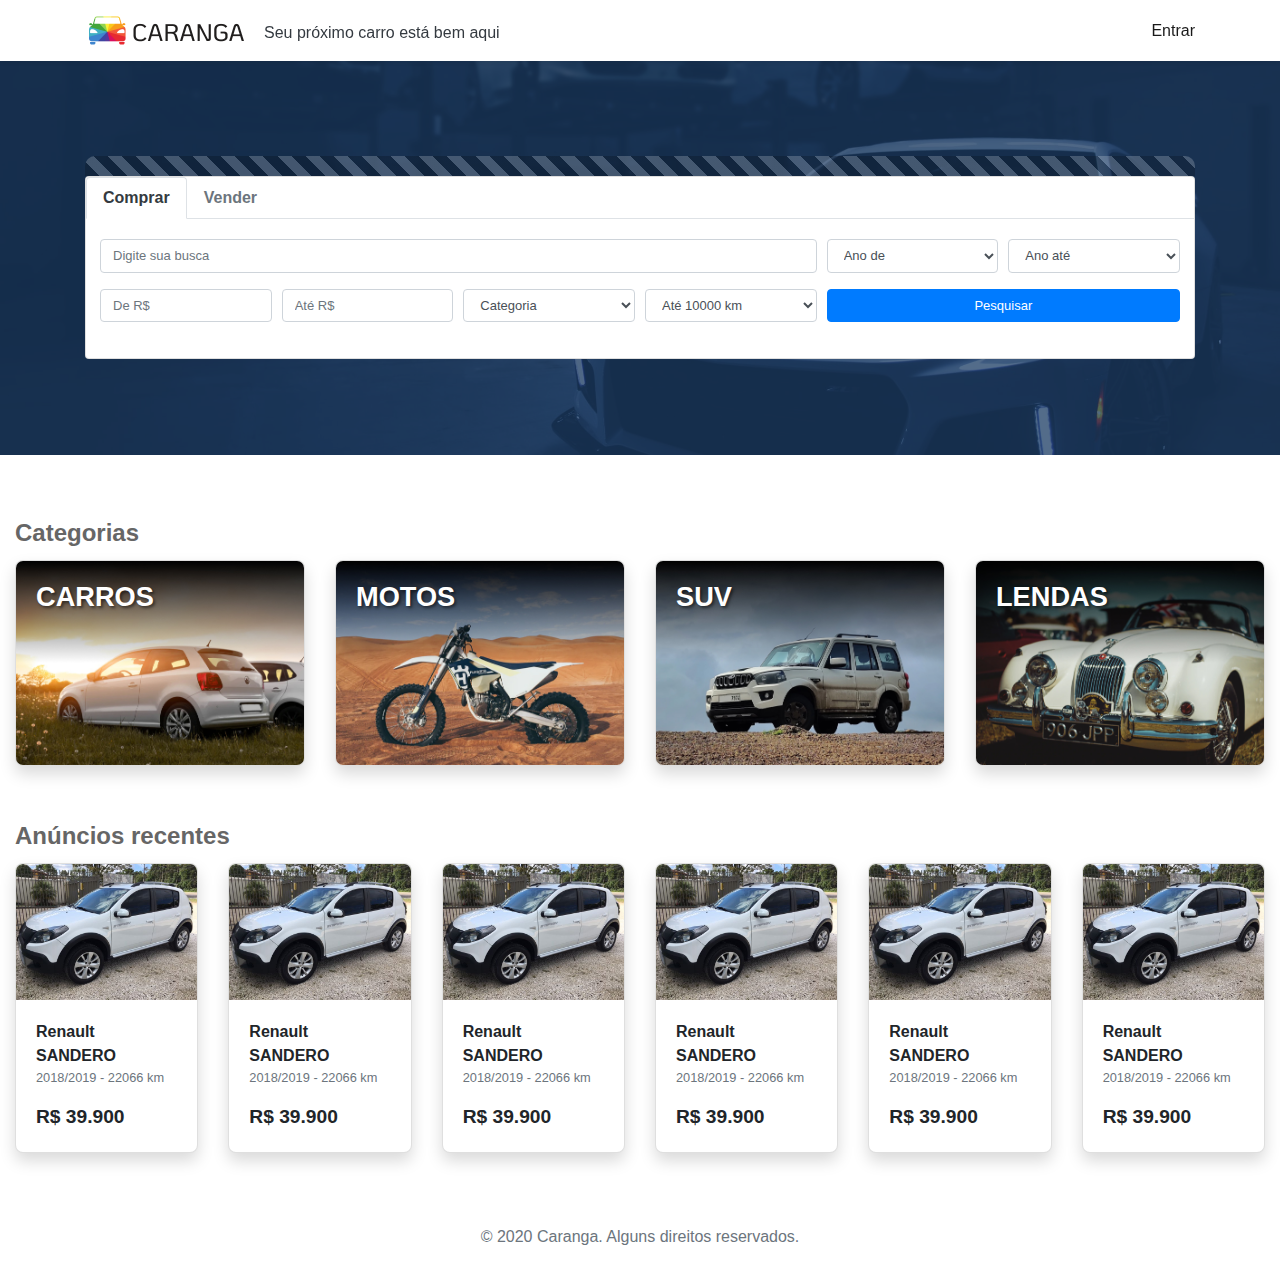
==== html/index.html @ 56208959 "Melhora grade de categorias" ====
<!DOCTYPE html>
<html lang="en" class="h-100">
  <head>
    <meta charset="UTF-8" />
    <meta name="viewport" content="width=device-width, initial-scale=1.0" />

    <title>Seu próximo carro está aqui | CARANGA</title>

    <link
      rel="stylesheet"
      href="https://stackpath.bootstrapcdn.com/bootstrap/4.3.1/css/bootstrap.min.css"
      integrity="sha384-ggOyR0iXCbMQv3Xipma34MD+dH/1fQ784/j6cY/iJTQUOhcWr7x9JvoRxT2MZw1T"
      crossorigin="anonymous"
    />
    <link
      rel="stylesheet"
      href="https://cdnjs.cloudflare.com/ajax/libs/font-awesome/5.15.1/css/all.min.css"
      integrity="sha512-+4zCK9k+qNFUR5X+cKL9EIR+ZOhtIloNl9GIKS57V1MyNsYpYcUrUeQc9vNfzsWfV28IaLL3i96P9sdNyeRssA=="
      crossorigin="anonymous"
    />
    <link rel="stylesheet" href="css/style.css" />
    <link rel="stylesheet" href="css/home.css" />
    <link rel="shortcut icon" href="favicon.png" type="image/png" />
  </head>

  <body class="d-flex flex-column h-100">
    <header id="header">
      <nav class="navbar navbar-light bg-white fixed-top shadow-sm">
        <div class="container">
          <a class="navbar-brand" href="." title="Voltar ao início">
            <img src="images/logo-caranga.png" alt="Caranga" />
          </a>
          <span class="navbar-text mr-auto mt-1 d-none d-md-block text-dark">
            Seu próximo carro está bem aqui
          </span>
          <ul class="navbar-nav">
            <li class="nav-item active">
              <a class="nav-link" href="#">
                <i class="far fa-user"></i> Entrar
              </a>
            </li>
          </ul>
        </div>
      </nav>
    </header>

    <section id="filtros" class="py-5">
      <div class="container my-lg-5">
        <div class="stripes"></div>
        <div class="card">
          <ul class="nav nav-tabs">
            <li class="nav-item">
              <span class="nav-link text-dark font-weight-bold active">
                Comprar
              </span>
            </li>
            <li class="nav-item">
              <a href="#" class="nav-link text-secondary font-weight-bold">
                Vender
              </a>
            </li>
          </ul>
          <div class="card-body px-4">
            <div class="row gutter-sm">
              <div class="form-group col-12 col-md-8">
                <input class="form-control" placeholder="Digite sua busca" />
              </div>
              <div class="form-group col-3 col-md-2">
                <select class="form-control">
                  <option value="">Ano de</option>
                  <option>2021</option>
                  <option>2020</option>
                  <option>2019</option>
                  <option>2018</option>
                  <option>2017</option>
                  <option>2016</option>
                  <option>2015</option>
                  <option>2014</option>
                  <option>2013</option>
                  <option>2012</option>
                  <option>2011</option>
                  <option>2010</option>
                </select>
              </div>
              <div class="form-group col-3 col-md-2">
                <select class="form-control">
                  <option value="">Ano até</option>
                  <option>2021</option>
                  <option>2020</option>
                  <option>2019</option>
                  <option>2018</option>
                  <option>2017</option>
                  <option>2016</option>
                  <option>2015</option>
                  <option>2014</option>
                  <option>2013</option>
                  <option>2012</option>
                  <option>2011</option>
                  <option>2010</option>
                </select>
              </div>
              <div class="form-group col-3 col-md-2">
                <input class="form-control" placeholder="De R$" />
              </div>
              <div class="form-group col-3 col-md-2">
                <input class="form-control" placeholder="Até R$" />
              </div>
              <div class="form-group col-3 col-md-2">
                <select class="form-control">
                  <option value="">Categoria</option>
                  <option>Carro</option>
                  <option>Moto</option>
                  <option>SUV</option>
                  <option>Lendas</option>
                </select>
              </div>
              <div class="form-group col-3 col-md-2">
                <select class="form-control">
                  <option>0 km</option>
                  <option selected>Até 10000 km</option>
                  <option>Até 20000 km</option>
                  <option>Até 30000 km</option>
                  <option>Até 40000 km</option>
                  <option>Até 50000 km</option>
                  <option>Até 60000 km</option>
                  <option>Até 70000 km</option>
                  <option>Até 80000 km</option>
                  <option>Até 90000 km</option>
                  <option>Até 100000 km</option>
                  <option value="">Sem limite de km</option>
                </select>
              </div>
              <div class="col-6 col-md">
                <a href="resultados.html" class="btn btn-primary btn-block">
                  Pesquisar
                </a>
              </div>
            </div>
          </div>
        </div>
      </div>
    </section>

    <main class="mt-3">
      <section id="categorias">
        <div class="container-fluid max-width">
          <h2 class="pb-1 mt-3 mt-md-5">Categorias</h2>

          <div class="row">
            <div class="col-6 col-md-3 pb-2">
              <div class="card shadow">
                <img src="images/carros.jpg" />
                <a
                  href="resultados.html"
                  class="font-weight-bold text-uppercase"
                  >Carros</a
                >
              </div>
            </div>
            <div class="col-6 col-md-3 pb-2">
              <div class="card shadow">
                <img src="images/motos.jpg" />
                <a
                  href="resultados.html"
                  class="font-weight-bold text-uppercase"
                  >Motos</a
                >
              </div>
            </div>
            <div class="col-6 col-md-3 pb-2">
              <div class="card shadow">
                <img src="images/suv.jpg" />
                <a
                  href="resultados.html"
                  class="font-weight-bold text-uppercase"
                  >SUV</a
                >
              </div>
            </div>
            <div class="col-6 col-md-3 pb-2">
              <div class="card shadow">
                <img src="images/classicos.jpg" />
                <a
                  href="resultados.html"
                  class="font-weight-bold text-uppercase"
                  >Lendas</a
                >
              </div>
            </div>
          </div>
        </div>
      </section>

      <section id="anuncios">
        <div class="container-fluid max-width">
          <h2 class="pb-1 mt-3 mt-md-5">Anúncios recentes</h2>

          <div class="row">
            <div class="col-12 col-md-6 col-lg-4 col-xl-2 mb-4">
              <div class="card shadow">
                <img class="card-img-top" src="images/anuncio.jpg" />
                <div class="card-body d-flex flex-column">
                  <strong>Renault SANDERO</strong>
                  <small class="text-muted">2018/2019 - 22066 km</small>
                  <strong class="mt-3">R$ 39.900</strong>
                </div>
                <a href="detalhes.html"></a>
              </div>
            </div>
            <div class="col-12 col-md-6 col-lg-4 col-xl-2 mb-4">
              <div class="card shadow">
                <img class="card-img-top" src="images/anuncio.jpg" />
                <div class="card-body d-flex flex-column">
                  <strong>Renault SANDERO</strong>
                  <small class="text-muted">2018/2019 - 22066 km</small>
                  <strong class="mt-3">R$ 39.900</strong>
                </div>
                <a href="detalhes.html"></a>
              </div>
            </div>
            <div class="col-12 col-md-6 col-lg-4 col-xl-2 mb-4">
              <div class="card shadow">
                <img class="card-img-top" src="images/anuncio.jpg" />
                <div class="card-body d-flex flex-column">
                  <strong>Renault SANDERO</strong>
                  <small class="text-muted">2018/2019 - 22066 km</small>
                  <strong class="mt-3">R$ 39.900</strong>
                </div>
                <a href="detalhes.html"></a>
              </div>
            </div>
            <div class="col-12 col-md-6 col-lg-4 col-xl-2 mb-4">
              <div class="card shadow">
                <img class="card-img-top" src="images/anuncio.jpg" />
                <div class="card-body d-flex flex-column">
                  <strong>Renault SANDERO</strong>
                  <small class="text-muted">2018/2019 - 22066 km</small>
                  <strong class="mt-3">R$ 39.900</strong>
                </div>
                <a href="detalhes.html"></a>
              </div>
            </div>
            <div class="col-12 col-md-6 col-lg-4 col-xl-2 mb-4">
              <div class="card shadow">
                <img class="card-img-top" src="images/anuncio.jpg" />
                <div class="card-body d-flex flex-column">
                  <strong>Renault SANDERO</strong>
                  <small class="text-muted">2018/2019 - 22066 km</small>
                  <strong class="mt-3">R$ 39.900</strong>
                </div>
                <a href="detalhes.html"></a>
              </div>
            </div>
            <div class="col-12 col-md-6 col-lg-4 col-xl-2 mb-4">
              <div class="card shadow">
                <img class="card-img-top" src="images/anuncio.jpg" />
                <div class="card-body d-flex flex-column">
                  <strong>Renault SANDERO</strong>
                  <small class="text-muted">2018/2019 - 22066 km</small>
                  <strong class="mt-3">R$ 39.900</strong>
                </div>
                <a href="detalhes.html"></a>
              </div>
            </div>
          </div>
        </div>
      </section>
    </main>

    <footer class="mt-auto pb-3 pt-5">
      <div class="container text-center text-secondary">
        © 2020 Caranga. Alguns direitos reservados.
      </div>
    </footer>
  </body>
</html>
---- html/css/style.css ----
h2 {
  font-size: x-large;
  color: #666;
  font-weight: 700;
}

input,
select,
button,
.btn {
  font-size: small !important;
}

button {
  font-weight: bold;
}

.max-width {
  max-width: 1800px;
}

.stripes {
  border-radius: 10px 10px 0 0;
  height: 20px;
  background: repeating-linear-gradient(
    45deg,
    black,
    black 10px,
    white 10px,
    white 20px
  );
  opacity: 0.2;
}

.gutter-sm [class*="col-"] {
  padding-right: 5px;
  padding-left: 5px;
}

#header {
  margin-bottom: 60px;
}

#header img {
  height: 35px;
}

#anuncios strong:last-child {
  font-size: 120%;
}

#anuncios a {
  position: absolute;
  top: 0;
  left: 0;
  right: 0;
  bottom: 0;
  padding: 1rem 1.25rem;
}
---- html/css/home.css ----
#filtros {
  position: relative;
  background: url(../images/camaro.jpg) center center;
  background-size: cover;
}

#filtros::before {
  content: "";
  position: absolute;
  top: 0;
  left: 0;
  right: 0;
  bottom: 0;
  background-color: #1a3b63;
  filter: opacity(75%);
}

main img {
  width: 100%;
}

main .card {
  overflow: hidden;
  border-radius: 8px;
}

@media screen and (max-width: 767px) {
  #categorias [class*="col-"] {
    padding-right: 5px;
    padding-left: 5px;
  }
}

#categorias a {
  position: absolute;
  top: 0;
  left: 0;
  right: 0;
  bottom: 0;
  padding: 1rem 1.25rem;
  text-decoration: none;
  color: #fff;
  font-size: 170%;
  text-shadow: 2px 2px 3px rgba(0, 0, 0, 0.5);
}
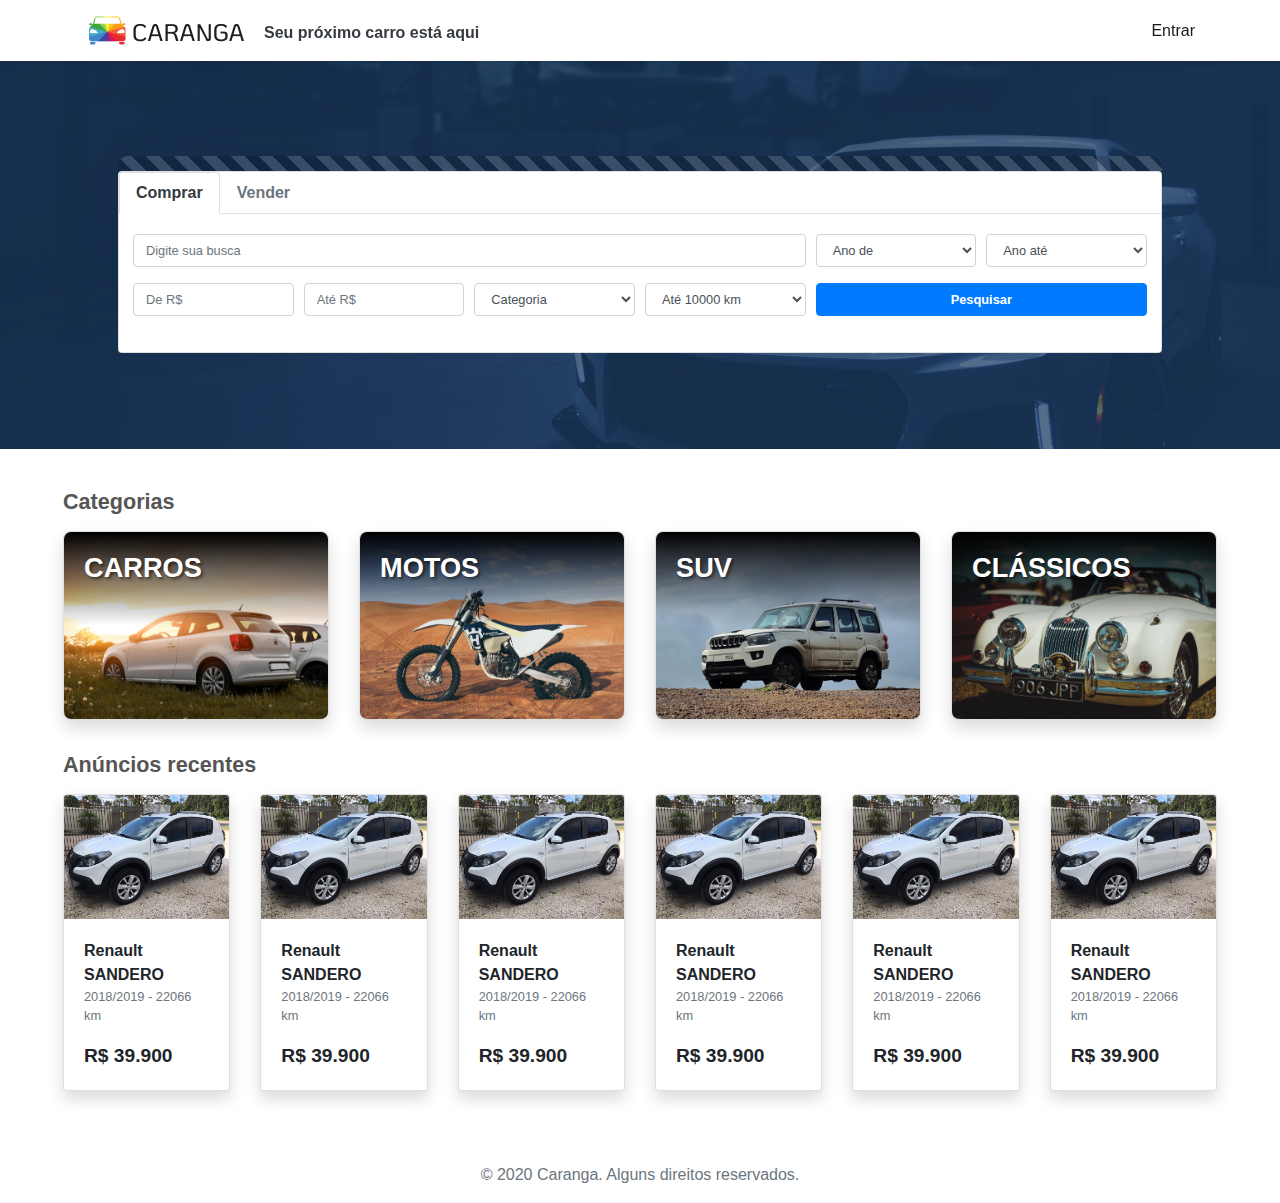
==== commit 3aaa8553: "Organiza classes e arquivos de estilo" ====
--- a/html/index.html
+++ b/html/index.html
@@ -18,8 +18,7 @@
       integrity="sha512-+4zCK9k+qNFUR5X+cKL9EIR+ZOhtIloNl9GIKS57V1MyNsYpYcUrUeQc9vNfzsWfV28IaLL3i96P9sdNyeRssA=="
       crossorigin="anonymous"
     />
-    <link rel="stylesheet" href="css/style.css" />
-    <link rel="stylesheet" href="css/home.css" />
+    <link rel="stylesheet" href="style.css" />
     <link rel="shortcut icon" href="favicon.png" type="image/png" />
   </head>
 
@@ -30,14 +29,12 @@
           <a class="navbar-brand" href="." title="Voltar ao início">
             <img src="images/logo-caranga.png" alt="Caranga" />
           </a>
-          <span class="navbar-text mr-auto mt-1 d-none d-md-block text-dark">
-            Seu próximo carro está bem aqui
+          <span class="navbar-text mr-auto mt-1 d-none d-md-block text-dark font-weight-bold">
+            Seu próximo carro está aqui
           </span>
           <ul class="navbar-nav">
             <li class="nav-item active">
-              <a class="nav-link" href="#">
-                <i class="far fa-user"></i> Entrar
-              </a>
+              <a class="nav-link" href="#"> <i class="far fa-user"></i> Entrar </a>
             </li>
           </ul>
         </div>
@@ -45,19 +42,15 @@
     </header>
 
     <section id="filtros" class="py-5">
-      <div class="container my-lg-5">
-        <div class="stripes"></div>
+      <div class="container my-lg-5 px-lg-5">
+        <div class="listras"></div>
         <div class="card">
           <ul class="nav nav-tabs">
             <li class="nav-item">
-              <span class="nav-link text-dark font-weight-bold active">
-                Comprar
-              </span>
+              <span class="nav-link text-dark font-weight-bold active"> Comprar </span>
             </li>
             <li class="nav-item">
-              <a href="#" class="nav-link text-secondary font-weight-bold">
-                Vender
-              </a>
+              <a href="#" class="nav-link text-secondary font-weight-bold"> Vender </a>
             </li>
           </ul>
           <div class="card-body px-4">
@@ -111,7 +104,7 @@
                   <option>Carro</option>
                   <option>Moto</option>
                   <option>SUV</option>
-                  <option>Lendas</option>
+                  <option>Clássicos</option>
                 </select>
               </div>
               <div class="form-group col-3 col-md-2">
@@ -131,146 +124,140 @@
                 </select>
               </div>
               <div class="col-6 col-md">
-                <a href="resultados.html" class="btn btn-primary btn-block">
-                  Pesquisar
-                </a>
+                <a href="resultados.html" class="btn btn-primary btn-block"> Pesquisar </a>
               </div>
             </div>
           </div>
         </div>
       </div>
     </section>
-
-    <main class="mt-3">
+    <!-- /#filtros -->
+
+    <main class="mt-3 px-md-3 px-lg-5">
       <section id="categorias">
         <div class="container-fluid max-width">
-          <h2 class="pb-1 mt-3 mt-md-5">Categorias</h2>
+          <h2 class="my-3 mt-md-4">Categorias</h2>
 
           <div class="row">
-            <div class="col-6 col-md-3 pb-2">
+            <div class="categoria col-6 col-md-3 mb-2">
               <div class="card shadow">
                 <img src="images/carros.jpg" />
-                <a
-                  href="resultados.html"
-                  class="font-weight-bold text-uppercase"
-                  >Carros</a
-                >
-              </div>
-            </div>
-            <div class="col-6 col-md-3 pb-2">
+                <a href="resultados.html" class="font-weight-bold text-uppercase"> Carros </a>
+              </div>
+            </div>
+            <div class="categoria col-6 col-md-3 mb-2">
               <div class="card shadow">
                 <img src="images/motos.jpg" />
-                <a
-                  href="resultados.html"
-                  class="font-weight-bold text-uppercase"
-                  >Motos</a
-                >
-              </div>
-            </div>
-            <div class="col-6 col-md-3 pb-2">
+                <a href="resultados.html" class="font-weight-bold text-uppercase"> Motos </a>
+              </div>
+            </div>
+            <div class="categoria col-6 col-md-3 mb-2">
               <div class="card shadow">
                 <img src="images/suv.jpg" />
-                <a
-                  href="resultados.html"
-                  class="font-weight-bold text-uppercase"
-                  >SUV</a
-                >
-              </div>
-            </div>
-            <div class="col-6 col-md-3 pb-2">
+                <a href="resultados.html" class="font-weight-bold text-uppercase"> SUV </a>
+              </div>
+            </div>
+            <div class="categoria col-6 col-md-3 mb-2">
               <div class="card shadow">
                 <img src="images/classicos.jpg" />
-                <a
-                  href="resultados.html"
-                  class="font-weight-bold text-uppercase"
-                  >Lendas</a
-                >
+                <a href="resultados.html" class="font-weight-bold text-uppercase"> Clássicos </a>
               </div>
             </div>
           </div>
         </div>
       </section>
+      <!-- /#categorias -->
 
       <section id="anuncios">
         <div class="container-fluid max-width">
-          <h2 class="pb-1 mt-3 mt-md-5">Anúncios recentes</h2>
+          <h2 class="my-3 mt-md-4">Anúncios recentes</h2>
 
           <div class="row">
-            <div class="col-12 col-md-6 col-lg-4 col-xl-2 mb-4">
-              <div class="card shadow">
-                <img class="card-img-top" src="images/anuncio.jpg" />
-                <div class="card-body d-flex flex-column">
-                  <strong>Renault SANDERO</strong>
-                  <small class="text-muted">2018/2019 - 22066 km</small>
-                  <strong class="mt-3">R$ 39.900</strong>
-                </div>
-                <a href="detalhes.html"></a>
-              </div>
-            </div>
-            <div class="col-12 col-md-6 col-lg-4 col-xl-2 mb-4">
-              <div class="card shadow">
-                <img class="card-img-top" src="images/anuncio.jpg" />
-                <div class="card-body d-flex flex-column">
-                  <strong>Renault SANDERO</strong>
-                  <small class="text-muted">2018/2019 - 22066 km</small>
-                  <strong class="mt-3">R$ 39.900</strong>
-                </div>
-                <a href="detalhes.html"></a>
-              </div>
-            </div>
-            <div class="col-12 col-md-6 col-lg-4 col-xl-2 mb-4">
-              <div class="card shadow">
-                <img class="card-img-top" src="images/anuncio.jpg" />
-                <div class="card-body d-flex flex-column">
-                  <strong>Renault SANDERO</strong>
-                  <small class="text-muted">2018/2019 - 22066 km</small>
-                  <strong class="mt-3">R$ 39.900</strong>
-                </div>
-                <a href="detalhes.html"></a>
-              </div>
-            </div>
-            <div class="col-12 col-md-6 col-lg-4 col-xl-2 mb-4">
-              <div class="card shadow">
-                <img class="card-img-top" src="images/anuncio.jpg" />
-                <div class="card-body d-flex flex-column">
-                  <strong>Renault SANDERO</strong>
-                  <small class="text-muted">2018/2019 - 22066 km</small>
-                  <strong class="mt-3">R$ 39.900</strong>
-                </div>
-                <a href="detalhes.html"></a>
-              </div>
-            </div>
-            <div class="col-12 col-md-6 col-lg-4 col-xl-2 mb-4">
-              <div class="card shadow">
-                <img class="card-img-top" src="images/anuncio.jpg" />
-                <div class="card-body d-flex flex-column">
-                  <strong>Renault SANDERO</strong>
-                  <small class="text-muted">2018/2019 - 22066 km</small>
-                  <strong class="mt-3">R$ 39.900</strong>
-                </div>
-                <a href="detalhes.html"></a>
-              </div>
-            </div>
-            <div class="col-12 col-md-6 col-lg-4 col-xl-2 mb-4">
-              <div class="card shadow">
-                <img class="card-img-top" src="images/anuncio.jpg" />
-                <div class="card-body d-flex flex-column">
-                  <strong>Renault SANDERO</strong>
-                  <small class="text-muted">2018/2019 - 22066 km</small>
-                  <strong class="mt-3">R$ 39.900</strong>
-                </div>
-                <a href="detalhes.html"></a>
-              </div>
+            <div class="anuncio col-12 col-md-6 col-lg-4 col-xl-2 mb-4">
+              <div class="card shadow">
+                <img class="card-img-top" src="images/anuncio.jpg" />
+                <div class="card-body d-flex flex-column">
+                  <strong class="titulo">Renault SANDERO</strong>
+                  <small class="descricao text-muted">2018/2019 - 22066 km</small>
+                  <strong class="preco mt-3">R$ 39.900</strong>
+                </div>
+                <a href="detalhes.html"></a>
+              </div>
+            </div>
+            <!-- /.anuncio -->
+
+            <div class="anuncio col-12 col-md-6 col-lg-4 col-xl-2 mb-4">
+              <div class="card shadow">
+                <img class="card-img-top" src="images/anuncio.jpg" />
+                <div class="card-body d-flex flex-column">
+                  <strong class="titulo">Renault SANDERO</strong>
+                  <small class="descricao text-muted">2018/2019 - 22066 km</small>
+                  <strong class="preco mt-3">R$ 39.900</strong>
+                </div>
+                <a href="detalhes.html"></a>
+              </div>
+              <!-- /.anuncio -->
+            </div>
+
+            <div class="anuncio col-12 col-md-6 col-lg-4 col-xl-2 mb-4">
+              <div class="card shadow">
+                <img class="card-img-top" src="images/anuncio.jpg" />
+                <div class="card-body d-flex flex-column">
+                  <strong class="titulo">Renault SANDERO</strong>
+                  <small class="descricao text-muted">2018/2019 - 22066 km</small>
+                  <strong class="preco mt-3">R$ 39.900</strong>
+                </div>
+                <a href="detalhes.html"></a>
+              </div>
+              <!-- /.anuncio -->
+            </div>
+
+            <div class="anuncio col-12 col-md-6 col-lg-4 col-xl-2 mb-4">
+              <div class="card shadow">
+                <img class="card-img-top" src="images/anuncio.jpg" />
+                <div class="card-body d-flex flex-column">
+                  <strong class="titulo">Renault SANDERO</strong>
+                  <small class="descricao text-muted">2018/2019 - 22066 km</small>
+                  <strong class="preco mt-3">R$ 39.900</strong>
+                </div>
+                <a href="detalhes.html"></a>
+              </div>
+              <!-- /.anuncio -->
+            </div>
+
+            <div class="anuncio col-12 col-md-6 col-lg-4 col-xl-2 mb-4">
+              <div class="card shadow">
+                <img class="card-img-top" src="images/anuncio.jpg" />
+                <div class="card-body d-flex flex-column">
+                  <strong class="titulo">Renault SANDERO</strong>
+                  <small class="descricao text-muted">2018/2019 - 22066 km</small>
+                  <strong class="preco mt-3">R$ 39.900</strong>
+                </div>
+                <a href="detalhes.html"></a>
+              </div>
+              <!-- /.anuncio -->
+            </div>
+
+            <div class="anuncio col-12 col-md-6 col-lg-4 col-xl-2 mb-4">
+              <div class="card shadow">
+                <img class="card-img-top" src="images/anuncio.jpg" />
+                <div class="card-body d-flex flex-column">
+                  <strong class="titulo">Renault SANDERO</strong>
+                  <small class="descricao text-muted">2018/2019 - 22066 km</small>
+                  <strong class="preco mt-3">R$ 39.900</strong>
+                </div>
+                <a href="detalhes.html"></a>
+              </div>
+              <!-- /.anuncio -->
             </div>
           </div>
         </div>
       </section>
+      <!-- /#anuncios -->
     </main>
 
     <footer class="mt-auto pb-3 pt-5">
-      <div class="container text-center text-secondary">
-        © 2020 Caranga. Alguns direitos reservados.
-      </div>
+      <div class="container text-center text-secondary">© 2020 Caranga. Alguns direitos reservados.</div>
     </footer>
   </body>
 </html>
--- a/html/style.css
+++ b/html/style.css
@@ -0,0 +1,147 @@
+:root {
+  --sidebar-width: 250px;
+}
+
+h2 {
+  color: #555;
+  font-size: 1.35rem;
+  font-weight: bold;
+}
+
+input,
+select,
+button,
+.btn {
+  font-size: 0.8rem !important;
+}
+
+.btn {
+  font-weight: bold;
+}
+
+.max-width {
+  max-width: 1800px;
+}
+
+.gutter-sm [class*='col-'] {
+  padding-right: 5px;
+  padding-left: 5px;
+}
+
+#header {
+  margin-bottom: 60px;
+}
+
+#header img {
+  height: 35px;
+}
+
+#filtros {
+  position: relative;
+  background: url(images/camaro.jpg) center center;
+  background-size: cover;
+}
+
+#filtros::before {
+  content: '';
+  position: absolute;
+  top: 0;
+  left: 0;
+  right: 0;
+  bottom: 0;
+  background-color: #1a3b63;
+  filter: opacity(75%);
+}
+
+.listras {
+  border-radius: 10px 10px 0 0;
+  height: 15px;
+  background: repeating-linear-gradient(45deg, black, black 10px, white 10px, white 20px);
+  opacity: 0.15;
+}
+
+.categoria img {
+  width: 100%;
+}
+
+.categoria .card {
+  overflow: hidden;
+  border-radius: 8px;
+}
+
+.categoria a {
+  position: absolute;
+  top: 0;
+  left: 0;
+  right: 0;
+  bottom: 0;
+  padding: 0.75rem 1rem;
+  font-size: 150%;
+  text-decoration: none;
+  text-shadow: 2px 2px 3px rgba(0, 0, 0, 0.5);
+  color: #fff;
+}
+
+.anuncio .preco {
+  font-size: 120%;
+}
+
+.anuncio a {
+  position: absolute;
+  top: 0;
+  left: 0;
+  right: 0;
+  bottom: 0;
+  padding: 1rem 1.25rem;
+}
+
+#sidebar {
+  width: var(--sidebar-width);
+  margin-left: calc(var(--sidebar-width) * -1);
+  position: fixed;
+  top: 0;
+  left: 0;
+  z-index: 1;
+  border-right: 1px solid rgba(0, 0, 0, 0.1);
+  overflow-x: hidden;
+  padding-top: 60px;
+  transition: margin-left 0.5s;
+}
+
+#sidebar .row {
+  border-bottom: 1px solid rgba(0, 0, 0, 0.1);
+}
+
+#sidebar strong {
+  font-size: 90%;
+}
+
+#sidebar .form-group {
+  margin-bottom: 0;
+}
+
+#sidebar .acessorio {
+  cursor: pointer;
+}
+
+@media screen and (max-width: 767px) {
+  .categoria {
+    padding-right: 5px;
+    padding-left: 5px;
+  }
+}
+
+@media screen and (min-width: 768px) {
+  .categoria a {
+    padding: 1rem 1.25rem;
+    font-size: 170%;
+  }
+
+  #sidebar {
+    margin-left: 0;
+  }
+
+  #sidebar + main {
+    margin-left: var(--sidebar-width);
+  }
+}
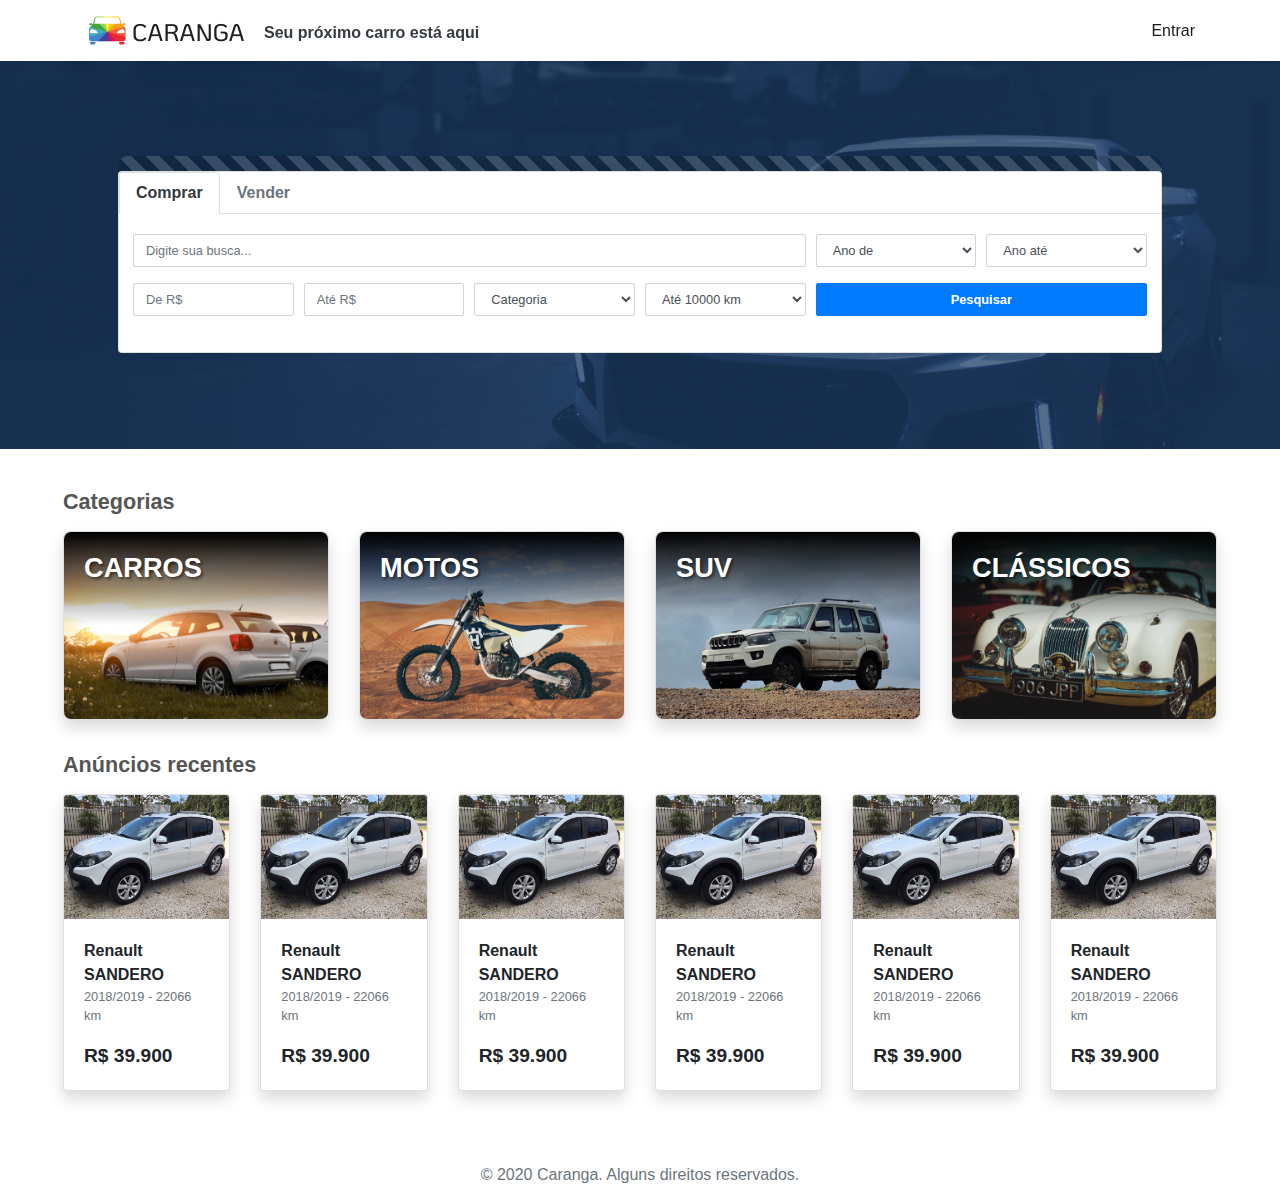
==== commit 21622fa3: "Adiciona campo de busca na barra superior" ====
--- a/html/index.html
+++ b/html/index.html
@@ -56,7 +56,7 @@
           <div class="card-body px-4">
             <div class="row gutter-sm">
               <div class="form-group col-12 col-md-8">
-                <input class="form-control" placeholder="Digite sua busca" />
+                <input class="form-control" placeholder="Digite sua busca..." />
               </div>
               <div class="form-group col-3 col-md-2">
                 <select class="form-control">
--- a/html/style.css
+++ b/html/style.css
@@ -19,6 +19,11 @@
   font-weight: bold;
 }
 
+.form-control,
+.btn {
+  border-radius: 2px;
+}
+
 .max-width {
   max-width: 1800px;
 }
@@ -34,6 +39,17 @@
 
 #header img {
   height: 35px;
+}
+
+#header .busca input {
+  width: 300px;
+  border-top-right-radius: 0;
+  border-bottom-right-radius: 0;
+}
+
+#header .busca button {
+  border-top-left-radius: 0;
+  border-bottom-left-radius: 0;
 }
 
 #filtros {
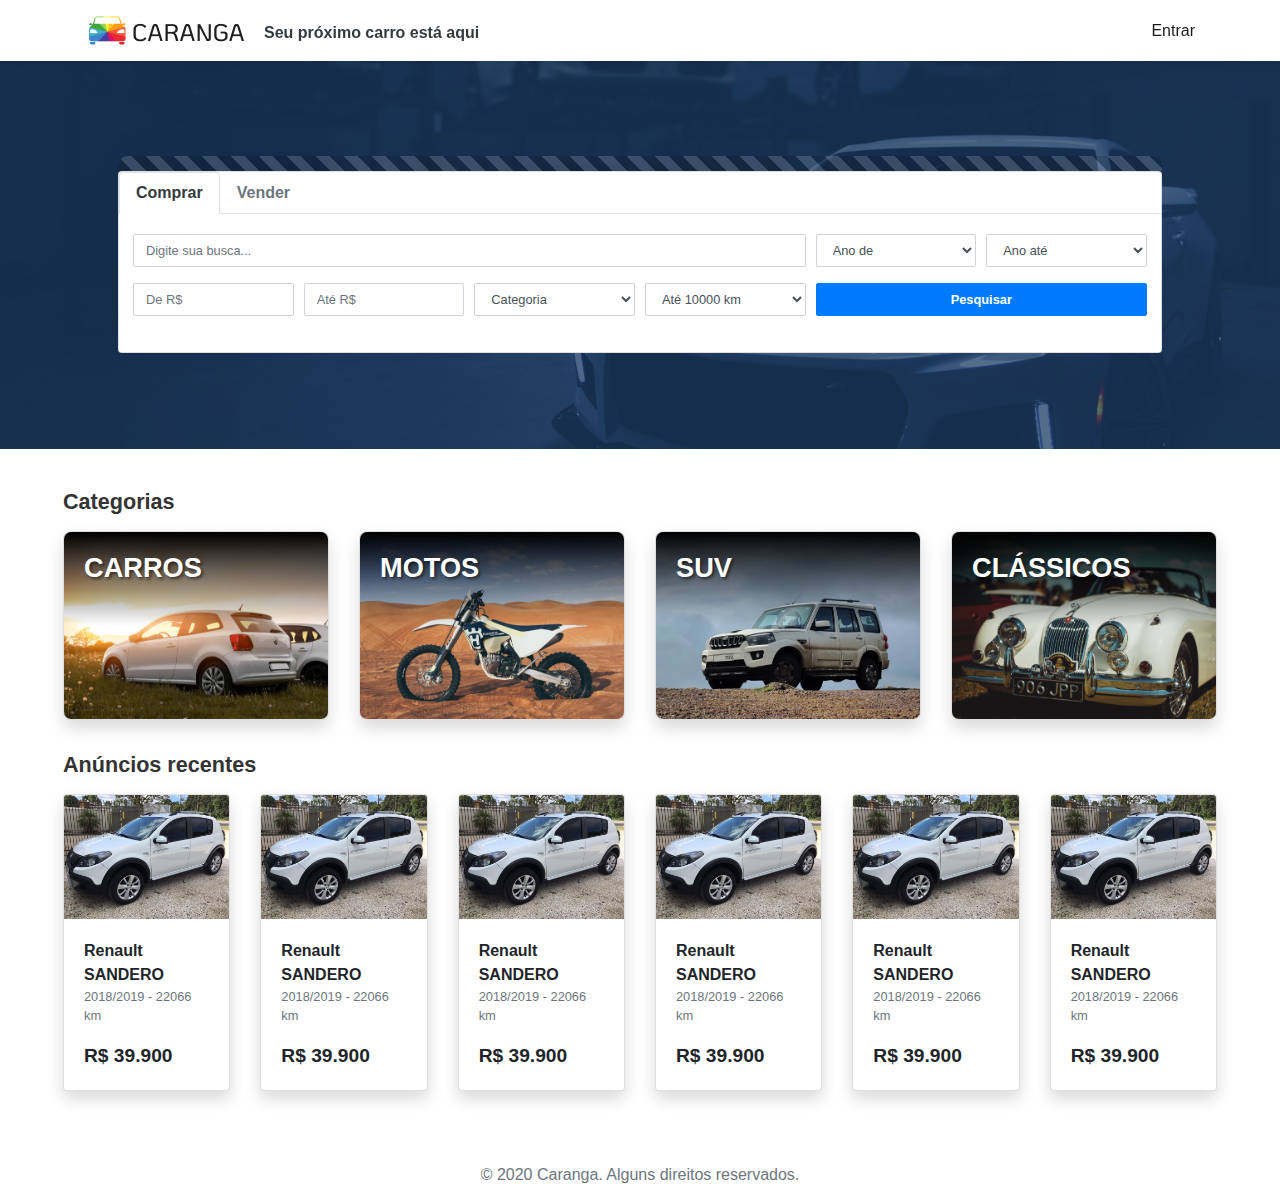
==== commit 642e153f: "Simplifica HTML da sidebar" ====
--- a/html/index.html
+++ b/html/index.html
@@ -55,7 +55,7 @@
           </ul>
           <div class="card-body px-4">
             <div class="row gutter-sm">
-              <div class="form-group col-12 col-md-8">
+              <div class="form-group col-md-8">
                 <input class="form-control" placeholder="Digite sua busca..." />
               </div>
               <div class="form-group col-3 col-md-2">
@@ -173,7 +173,7 @@
           <h2 class="my-3 mt-md-4">Anúncios recentes</h2>
 
           <div class="row">
-            <div class="anuncio col-12 col-md-6 col-lg-4 col-xl-2 mb-4">
+            <div class="anuncio col-md-6 col-lg-4 col-xl-2 mb-4">
               <div class="card shadow">
                 <img class="card-img-top" src="images/anuncio.jpg" />
                 <div class="card-body d-flex flex-column">
@@ -186,59 +186,59 @@
             </div>
             <!-- /.anuncio -->
 
-            <div class="anuncio col-12 col-md-6 col-lg-4 col-xl-2 mb-4">
-              <div class="card shadow">
-                <img class="card-img-top" src="images/anuncio.jpg" />
-                <div class="card-body d-flex flex-column">
-                  <strong class="titulo">Renault SANDERO</strong>
-                  <small class="descricao text-muted">2018/2019 - 22066 km</small>
-                  <strong class="preco mt-3">R$ 39.900</strong>
-                </div>
-                <a href="detalhes.html"></a>
-              </div>
-              <!-- /.anuncio -->
-            </div>
-
-            <div class="anuncio col-12 col-md-6 col-lg-4 col-xl-2 mb-4">
-              <div class="card shadow">
-                <img class="card-img-top" src="images/anuncio.jpg" />
-                <div class="card-body d-flex flex-column">
-                  <strong class="titulo">Renault SANDERO</strong>
-                  <small class="descricao text-muted">2018/2019 - 22066 km</small>
-                  <strong class="preco mt-3">R$ 39.900</strong>
-                </div>
-                <a href="detalhes.html"></a>
-              </div>
-              <!-- /.anuncio -->
-            </div>
-
-            <div class="anuncio col-12 col-md-6 col-lg-4 col-xl-2 mb-4">
-              <div class="card shadow">
-                <img class="card-img-top" src="images/anuncio.jpg" />
-                <div class="card-body d-flex flex-column">
-                  <strong class="titulo">Renault SANDERO</strong>
-                  <small class="descricao text-muted">2018/2019 - 22066 km</small>
-                  <strong class="preco mt-3">R$ 39.900</strong>
-                </div>
-                <a href="detalhes.html"></a>
-              </div>
-              <!-- /.anuncio -->
-            </div>
-
-            <div class="anuncio col-12 col-md-6 col-lg-4 col-xl-2 mb-4">
-              <div class="card shadow">
-                <img class="card-img-top" src="images/anuncio.jpg" />
-                <div class="card-body d-flex flex-column">
-                  <strong class="titulo">Renault SANDERO</strong>
-                  <small class="descricao text-muted">2018/2019 - 22066 km</small>
-                  <strong class="preco mt-3">R$ 39.900</strong>
-                </div>
-                <a href="detalhes.html"></a>
-              </div>
-              <!-- /.anuncio -->
-            </div>
-
-            <div class="anuncio col-12 col-md-6 col-lg-4 col-xl-2 mb-4">
+            <div class="anuncio col-md-6 col-lg-4 col-xl-2 mb-4">
+              <div class="card shadow">
+                <img class="card-img-top" src="images/anuncio.jpg" />
+                <div class="card-body d-flex flex-column">
+                  <strong class="titulo">Renault SANDERO</strong>
+                  <small class="descricao text-muted">2018/2019 - 22066 km</small>
+                  <strong class="preco mt-3">R$ 39.900</strong>
+                </div>
+                <a href="detalhes.html"></a>
+              </div>
+              <!-- /.anuncio -->
+            </div>
+
+            <div class="anuncio col-md-6 col-lg-4 col-xl-2 mb-4">
+              <div class="card shadow">
+                <img class="card-img-top" src="images/anuncio.jpg" />
+                <div class="card-body d-flex flex-column">
+                  <strong class="titulo">Renault SANDERO</strong>
+                  <small class="descricao text-muted">2018/2019 - 22066 km</small>
+                  <strong class="preco mt-3">R$ 39.900</strong>
+                </div>
+                <a href="detalhes.html"></a>
+              </div>
+              <!-- /.anuncio -->
+            </div>
+
+            <div class="anuncio col-md-6 col-lg-4 col-xl-2 mb-4">
+              <div class="card shadow">
+                <img class="card-img-top" src="images/anuncio.jpg" />
+                <div class="card-body d-flex flex-column">
+                  <strong class="titulo">Renault SANDERO</strong>
+                  <small class="descricao text-muted">2018/2019 - 22066 km</small>
+                  <strong class="preco mt-3">R$ 39.900</strong>
+                </div>
+                <a href="detalhes.html"></a>
+              </div>
+              <!-- /.anuncio -->
+            </div>
+
+            <div class="anuncio col-md-6 col-lg-4 col-xl-2 mb-4">
+              <div class="card shadow">
+                <img class="card-img-top" src="images/anuncio.jpg" />
+                <div class="card-body d-flex flex-column">
+                  <strong class="titulo">Renault SANDERO</strong>
+                  <small class="descricao text-muted">2018/2019 - 22066 km</small>
+                  <strong class="preco mt-3">R$ 39.900</strong>
+                </div>
+                <a href="detalhes.html"></a>
+              </div>
+              <!-- /.anuncio -->
+            </div>
+
+            <div class="anuncio col-md-6 col-lg-4 col-xl-2 mb-4">
               <div class="card shadow">
                 <img class="card-img-top" src="images/anuncio.jpg" />
                 <div class="card-body d-flex flex-column">
--- a/html/style.css
+++ b/html/style.css
@@ -1,9 +1,16 @@
 :root {
   --sidebar-width: 250px;
+  --dark-gray: #333;
+  --light-gray: #666;
+}
+
+h1 {
+  font-size: 2rem;
+  font-weight: bold;
 }
 
 h2 {
-  color: #555;
+  color: var(--dark-gray);
   font-size: 1.35rem;
   font-weight: bold;
 }
@@ -33,6 +40,10 @@
   padding-left: 5px;
 }
 
+.cursor-pointer {
+  cursor: pointer;
+}
+
 #header {
   margin-bottom: 60px;
 }
@@ -42,9 +53,9 @@
 }
 
 #header .busca input {
-  width: 300px;
   border-top-right-radius: 0;
   border-bottom-right-radius: 0;
+  width: 350px;
 }
 
 #header .busca button {
@@ -124,20 +135,49 @@
   transition: margin-left 0.5s;
 }
 
-#sidebar .row {
-  border-bottom: 1px solid rgba(0, 0, 0, 0.1);
-}
-
-#sidebar strong {
-  font-size: 90%;
-}
-
-#sidebar .form-group {
-  margin-bottom: 0;
-}
-
-#sidebar .acessorio {
-  cursor: pointer;
+#fotos {
+  max-height: 390px;
+  overflow: hidden;
+  transition: margin-left 0.5s;
+}
+
+#fotos img {
+  width: 100%;
+  object-fit: cover;
+}
+
+#fotos-nav {
+  display: flex;
+  justify-content: space-between;
+  position: absolute;
+  top: calc(50% - 1.5rem);
+  left: 0;
+  right: 0;
+}
+
+#fotos-nav button {
+  height: 3rem;
+  width: 3rem;
+}
+
+#detalhes .preco {
+  font-size: 2.25rem;
+}
+
+#detalhes h2 {
+  color: var(--light-gray);
+  font-size: 1rem;
+  font-weight: normal;
+}
+
+#detalhes h3 {
+  font-size: 1.25rem;
+  font-weight: bold;
+}
+
+#detalhes .descricao,
+#detalhes ul li {
+  color: var(--light-gray);
 }
 
 @media screen and (max-width: 767px) {
@@ -147,6 +187,12 @@
   }
 }
 
+@media screen and (min-width: 576px) {
+  #fotos img {
+    width: calc(100vw / 2);
+  }
+}
+
 @media screen and (min-width: 768px) {
   .categoria a {
     padding: 1rem 1.25rem;
@@ -160,4 +206,8 @@
   #sidebar + main {
     margin-left: var(--sidebar-width);
   }
-}
+
+  #fotos img {
+    width: calc(100vw / 3);
+  }
+}
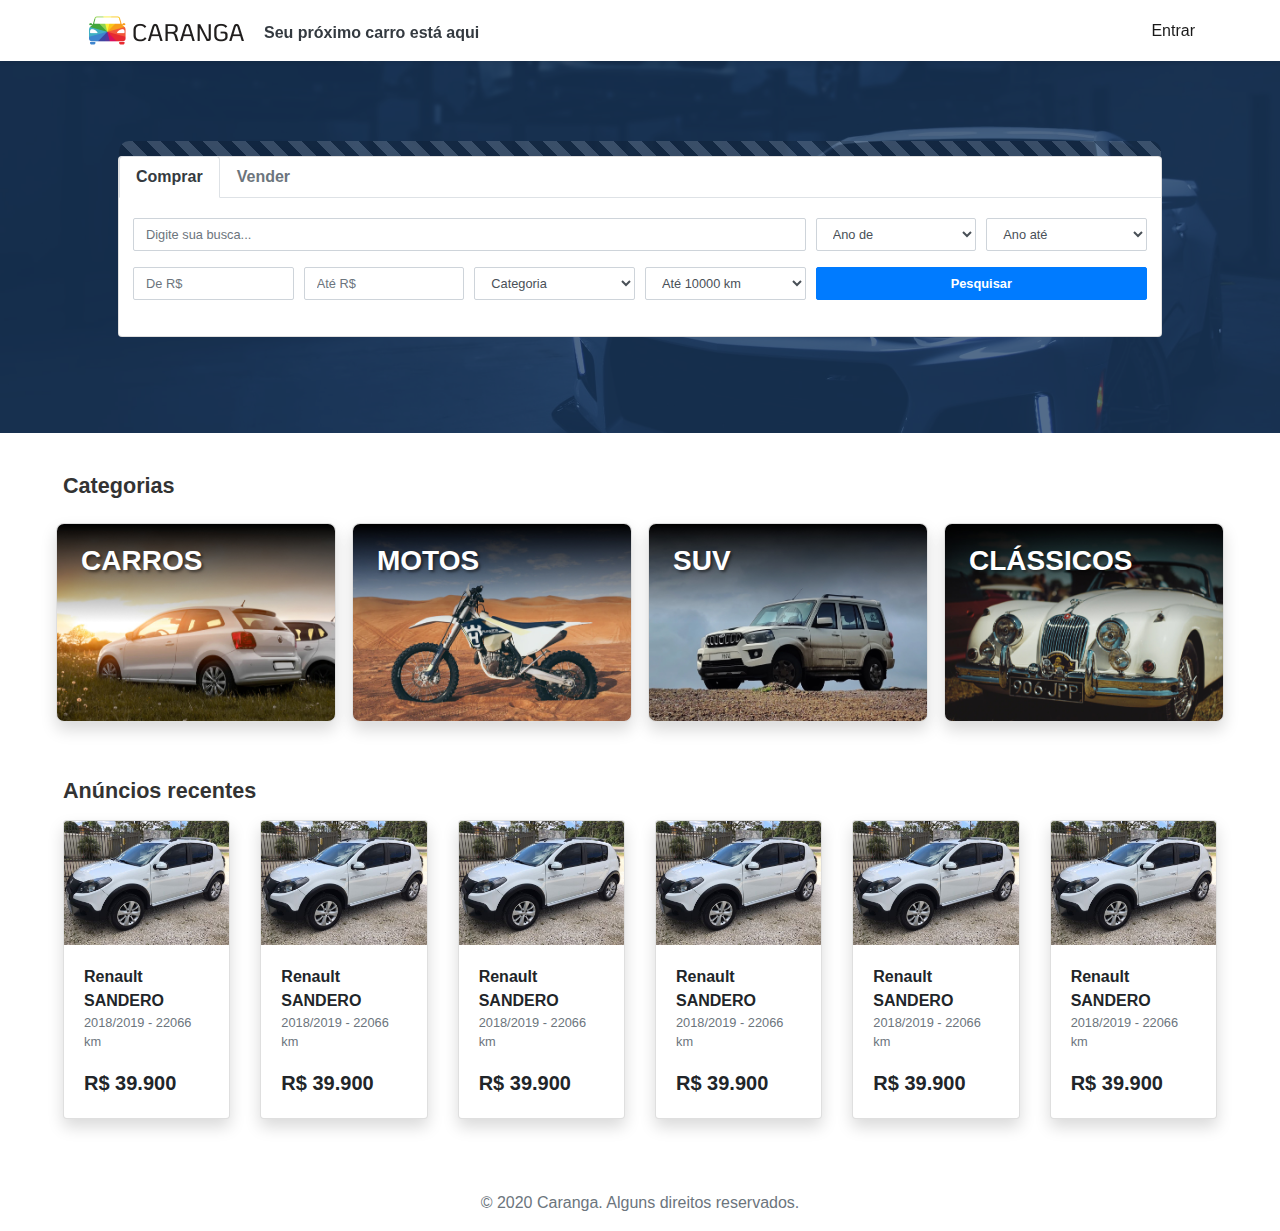
==== commit 3ed646a8: "Simplifica HTML e CSS da inicial e dos resultados" ====
--- a/html/index.html
+++ b/html/index.html
@@ -43,8 +43,7 @@
 
     <section id="filtros" class="py-5">
       <div class="container my-lg-5 px-lg-5">
-        <div class="listras"></div>
-        <div class="card">
+        <div class="card stripes">
           <ul class="nav nav-tabs">
             <li class="nav-item">
               <span class="nav-link text-dark font-weight-bold active"> Comprar </span>
@@ -131,129 +130,132 @@
         </div>
       </div>
     </section>
-    <!-- /#filtros -->
+
+    <section class="mt-3 px-md-3 px-lg-5">
+      <div class="container-fluid">
+        <h2 class="my-3 mt-md-4">Categorias</h2>
+
+        <div class="row">
+          <div class="categoria col-6 col-md-3 mb-2 p-2">
+            <div class="card card-link shadow">
+              <img src="images/carros.jpg" />
+              <a href="resultados.html" class="font-weight-bold text-uppercase text-white p-2 p-sm-3 py-lg-3 px-lg-4">
+                Carros
+              </a>
+            </div>
+          </div>
+          <div class="categoria col-6 col-md-3 mb-2 p-2">
+            <div class="card card-link shadow">
+              <img src="images/motos.jpg" />
+              <a href="resultados.html" class="font-weight-bold text-uppercase text-white p-2 p-sm-3 py-lg-3 px-lg-4">
+                Motos
+              </a>
+            </div>
+          </div>
+          <div class="categoria col-6 col-md-3 mb-2 p-2">
+            <div class="card card-link shadow">
+              <img src="images/suv.jpg" />
+              <a href="resultados.html" class="font-weight-bold text-uppercase text-white p-2 p-sm-3 py-lg-3 px-lg-4">
+                SUV
+              </a>
+            </div>
+          </div>
+          <div class="categoria col-6 col-md-3 mb-2 p-2">
+            <div class="card card-link shadow">
+              <img src="images/classicos.jpg" />
+              <a href="resultados.html" class="font-weight-bold text-uppercase text-white p-2 p-sm-3 py-lg-3 px-lg-4">
+                Clássicos
+              </a>
+            </div>
+          </div>
+        </div>
+      </div>
+    </section>
 
     <main class="mt-3 px-md-3 px-lg-5">
-      <section id="categorias">
-        <div class="container-fluid max-width">
-          <h2 class="my-3 mt-md-4">Categorias</h2>
-
-          <div class="row">
-            <div class="categoria col-6 col-md-3 mb-2">
-              <div class="card shadow">
-                <img src="images/carros.jpg" />
-                <a href="resultados.html" class="font-weight-bold text-uppercase"> Carros </a>
-              </div>
-            </div>
-            <div class="categoria col-6 col-md-3 mb-2">
-              <div class="card shadow">
-                <img src="images/motos.jpg" />
-                <a href="resultados.html" class="font-weight-bold text-uppercase"> Motos </a>
-              </div>
-            </div>
-            <div class="categoria col-6 col-md-3 mb-2">
-              <div class="card shadow">
-                <img src="images/suv.jpg" />
-                <a href="resultados.html" class="font-weight-bold text-uppercase"> SUV </a>
-              </div>
-            </div>
-            <div class="categoria col-6 col-md-3 mb-2">
-              <div class="card shadow">
-                <img src="images/classicos.jpg" />
-                <a href="resultados.html" class="font-weight-bold text-uppercase"> Clássicos </a>
-              </div>
-            </div>
-          </div>
-        </div>
-      </section>
-      <!-- /#categorias -->
-
-      <section id="anuncios">
-        <div class="container-fluid max-width">
-          <h2 class="my-3 mt-md-4">Anúncios recentes</h2>
-
-          <div class="row">
-            <div class="anuncio col-md-6 col-lg-4 col-xl-2 mb-4">
-              <div class="card shadow">
-                <img class="card-img-top" src="images/anuncio.jpg" />
-                <div class="card-body d-flex flex-column">
-                  <strong class="titulo">Renault SANDERO</strong>
-                  <small class="descricao text-muted">2018/2019 - 22066 km</small>
-                  <strong class="preco mt-3">R$ 39.900</strong>
-                </div>
-                <a href="detalhes.html"></a>
-              </div>
-            </div>
-            <!-- /.anuncio -->
-
-            <div class="anuncio col-md-6 col-lg-4 col-xl-2 mb-4">
-              <div class="card shadow">
-                <img class="card-img-top" src="images/anuncio.jpg" />
-                <div class="card-body d-flex flex-column">
-                  <strong class="titulo">Renault SANDERO</strong>
-                  <small class="descricao text-muted">2018/2019 - 22066 km</small>
-                  <strong class="preco mt-3">R$ 39.900</strong>
-                </div>
-                <a href="detalhes.html"></a>
-              </div>
-              <!-- /.anuncio -->
-            </div>
-
-            <div class="anuncio col-md-6 col-lg-4 col-xl-2 mb-4">
-              <div class="card shadow">
-                <img class="card-img-top" src="images/anuncio.jpg" />
-                <div class="card-body d-flex flex-column">
-                  <strong class="titulo">Renault SANDERO</strong>
-                  <small class="descricao text-muted">2018/2019 - 22066 km</small>
-                  <strong class="preco mt-3">R$ 39.900</strong>
-                </div>
-                <a href="detalhes.html"></a>
-              </div>
-              <!-- /.anuncio -->
-            </div>
-
-            <div class="anuncio col-md-6 col-lg-4 col-xl-2 mb-4">
-              <div class="card shadow">
-                <img class="card-img-top" src="images/anuncio.jpg" />
-                <div class="card-body d-flex flex-column">
-                  <strong class="titulo">Renault SANDERO</strong>
-                  <small class="descricao text-muted">2018/2019 - 22066 km</small>
-                  <strong class="preco mt-3">R$ 39.900</strong>
-                </div>
-                <a href="detalhes.html"></a>
-              </div>
-              <!-- /.anuncio -->
-            </div>
-
-            <div class="anuncio col-md-6 col-lg-4 col-xl-2 mb-4">
-              <div class="card shadow">
-                <img class="card-img-top" src="images/anuncio.jpg" />
-                <div class="card-body d-flex flex-column">
-                  <strong class="titulo">Renault SANDERO</strong>
-                  <small class="descricao text-muted">2018/2019 - 22066 km</small>
-                  <strong class="preco mt-3">R$ 39.900</strong>
-                </div>
-                <a href="detalhes.html"></a>
-              </div>
-              <!-- /.anuncio -->
-            </div>
-
-            <div class="anuncio col-md-6 col-lg-4 col-xl-2 mb-4">
-              <div class="card shadow">
-                <img class="card-img-top" src="images/anuncio.jpg" />
-                <div class="card-body d-flex flex-column">
-                  <strong class="titulo">Renault SANDERO</strong>
-                  <small class="descricao text-muted">2018/2019 - 22066 km</small>
-                  <strong class="preco mt-3">R$ 39.900</strong>
-                </div>
-                <a href="detalhes.html"></a>
-              </div>
-              <!-- /.anuncio -->
-            </div>
-          </div>
-        </div>
-      </section>
-      <!-- /#anuncios -->
+      <div class="container-fluid">
+        <h2 class="my-3 mt-md-4">Anúncios recentes</h2>
+
+        <div class="row">
+          <div class="anuncio col-md-6 col-lg-4 col-xl-2 mb-4">
+            <div class="card card-link shadow">
+              <img class="card-img-top" src="images/anuncio.jpg" />
+              <div class="card-body d-flex flex-column">
+                <strong class="titulo">Renault SANDERO</strong>
+                <small class="descricao text-muted">2018/2019 - 22066 km</small>
+                <strong class="preco mt-3">R$ 39.900</strong>
+              </div>
+              <a href="detalhes.html"></a>
+            </div>
+          </div>
+          <!-- /.anuncio -->
+
+          <div class="anuncio col-md-6 col-lg-4 col-xl-2 mb-4">
+            <div class="card card-link shadow">
+              <img class="card-img-top" src="images/anuncio.jpg" />
+              <div class="card-body d-flex flex-column">
+                <strong class="titulo">Renault SANDERO</strong>
+                <small class="descricao text-muted">2018/2019 - 22066 km</small>
+                <strong class="preco mt-3">R$ 39.900</strong>
+              </div>
+              <a href="detalhes.html"></a>
+            </div>
+          </div>
+          <!-- /.anuncio -->
+
+          <div class="anuncio col-md-6 col-lg-4 col-xl-2 mb-4">
+            <div class="card card-link shadow">
+              <img class="card-img-top" src="images/anuncio.jpg" />
+              <div class="card-body d-flex flex-column">
+                <strong class="titulo">Renault SANDERO</strong>
+                <small class="descricao text-muted">2018/2019 - 22066 km</small>
+                <strong class="preco mt-3">R$ 39.900</strong>
+              </div>
+              <a href="detalhes.html"></a>
+            </div>
+          </div>
+          <!-- /.anuncio -->
+
+          <div class="anuncio col-md-6 col-lg-4 col-xl-2 mb-4">
+            <div class="card card-link shadow">
+              <img class="card-img-top" src="images/anuncio.jpg" />
+              <div class="card-body d-flex flex-column">
+                <strong class="titulo">Renault SANDERO</strong>
+                <small class="descricao text-muted">2018/2019 - 22066 km</small>
+                <strong class="preco mt-3">R$ 39.900</strong>
+              </div>
+              <a href="detalhes.html"></a>
+            </div>
+          </div>
+          <!-- /.anuncio -->
+
+          <div class="anuncio col-md-6 col-lg-4 col-xl-2 mb-4">
+            <div class="card card-link shadow">
+              <img class="card-img-top" src="images/anuncio.jpg" />
+              <div class="card-body d-flex flex-column">
+                <strong class="titulo">Renault SANDERO</strong>
+                <small class="descricao text-muted">2018/2019 - 22066 km</small>
+                <strong class="preco mt-3">R$ 39.900</strong>
+              </div>
+              <a href="detalhes.html"></a>
+            </div>
+          </div>
+          <!-- /.anuncio -->
+
+          <div class="anuncio col-md-6 col-lg-4 col-xl-2 mb-4">
+            <div class="card card-link shadow">
+              <img class="card-img-top" src="images/anuncio.jpg" />
+              <div class="card-body d-flex flex-column">
+                <strong class="titulo">Renault SANDERO</strong>
+                <small class="descricao text-muted">2018/2019 - 22066 km</small>
+                <strong class="preco mt-3">R$ 39.900</strong>
+              </div>
+              <a href="detalhes.html"></a>
+            </div>
+          </div>
+          <!-- /.anuncio -->
+        </div>
+      </div>
     </main>
 
     <footer class="mt-auto pb-3 pt-5">
--- a/html/style.css
+++ b/html/style.css
@@ -1,4 +1,5 @@
 :root {
+  --navbar-height: 60px;
   --sidebar-width: 250px;
   --dark-gray: #333;
   --light-gray: #666;
@@ -31,10 +32,6 @@
   border-radius: 2px;
 }
 
-.max-width {
-  max-width: 1800px;
-}
-
 .gutter-sm [class*='col-'] {
   padding-right: 5px;
   padding-left: 5px;
@@ -45,7 +42,7 @@
 }
 
 #header {
-  margin-bottom: 60px;
+  margin-bottom: var(--navbar-height);
 }
 
 #header img {
@@ -76,15 +73,25 @@
   left: 0;
   right: 0;
   bottom: 0;
+  filter: opacity(75%);
   background-color: #1a3b63;
-  filter: opacity(75%);
-}
-
-.listras {
+}
+
+.stripes::before {
+  content: '';
   border-radius: 10px 10px 0 0;
+  margin-top: -16px;
   height: 15px;
+  opacity: 0.15;
   background: repeating-linear-gradient(45deg, black, black 10px, white 10px, white 20px);
-  opacity: 0.15;
+}
+
+.card-link a {
+  position: absolute;
+  top: 0;
+  left: 0;
+  right: 0;
+  bottom: 0;
 }
 
 .categoria img {
@@ -93,45 +100,32 @@
 
 .categoria .card {
   overflow: hidden;
-  border-radius: 8px;
+  border-radius: 0.5rem;
 }
 
 .categoria a {
-  position: absolute;
-  top: 0;
-  left: 0;
-  right: 0;
-  bottom: 0;
-  padding: 0.75rem 1rem;
-  font-size: 150%;
+  font-size: 1.5rem;
   text-decoration: none;
   text-shadow: 2px 2px 3px rgba(0, 0, 0, 0.5);
-  color: #fff;
+}
+
+.anuncio .card {
+  overflow: hidden;
 }
 
 .anuncio .preco {
-  font-size: 120%;
-}
-
-.anuncio a {
-  position: absolute;
+  font-size: 1.25rem;
+}
+
+#sidebar {
+  position: fixed;
+  margin-left: calc(var(--sidebar-width) * -1);
+  padding-top: var(--navbar-height);
+  width: var(--sidebar-width);
   top: 0;
   left: 0;
-  right: 0;
-  bottom: 0;
-  padding: 1rem 1.25rem;
-}
-
-#sidebar {
-  width: var(--sidebar-width);
-  margin-left: calc(var(--sidebar-width) * -1);
-  position: fixed;
-  top: 0;
-  left: 0;
   z-index: 1;
-  border-right: 1px solid rgba(0, 0, 0, 0.1);
   overflow-x: hidden;
-  padding-top: 60px;
   transition: margin-left 0.5s;
 }
 
@@ -161,7 +155,8 @@
 }
 
 #detalhes .preco {
-  font-size: 2.25rem;
+  font-size: 32px;
+  line-height: 1.2;
 }
 
 #detalhes h2 {
@@ -180,11 +175,8 @@
   color: var(--light-gray);
 }
 
-@media screen and (max-width: 767px) {
-  .categoria {
-    padding-right: 5px;
-    padding-left: 5px;
-  }
+#chat {
+  background-color: #eee;
 }
 
 @media screen and (min-width: 576px) {
@@ -195,8 +187,7 @@
 
 @media screen and (min-width: 768px) {
   .categoria a {
-    padding: 1rem 1.25rem;
-    font-size: 170%;
+    font-size: 1.5rem;
   }
 
   #sidebar {
@@ -211,3 +202,9 @@
     width: calc(100vw / 3);
   }
 }
+
+@media screen and (min-width: 1024px) {
+  .categoria a {
+    font-size: 1.75rem;
+  }
+}
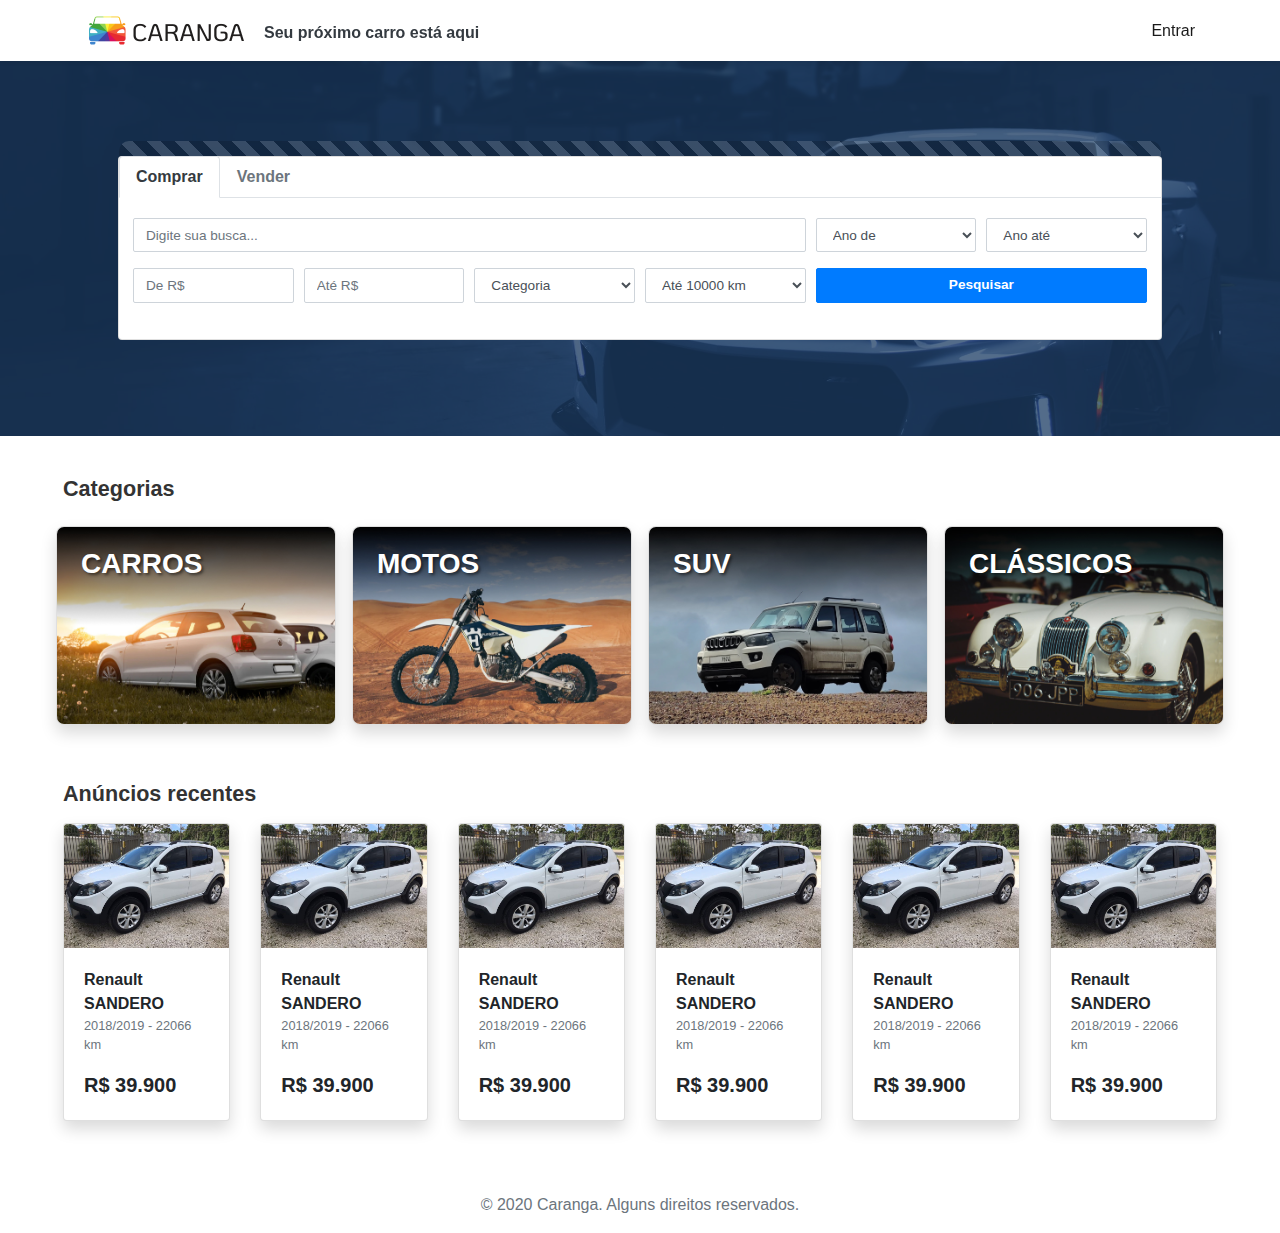
==== commit 946ec374: "Cria esqueleto da página de login" ====
--- a/html/index.html
+++ b/html/index.html
@@ -34,7 +34,7 @@
           </span>
           <ul class="navbar-nav">
             <li class="nav-item active">
-              <a class="nav-link" href="#"> <i class="far fa-user"></i> Entrar </a>
+              <a class="nav-link" href="login.html"> <i class="far fa-user"></i> Entrar </a>
             </li>
           </ul>
         </div>
@@ -49,7 +49,7 @@
               <span class="nav-link text-dark font-weight-bold active"> Comprar </span>
             </li>
             <li class="nav-item">
-              <a href="#" class="nav-link text-secondary font-weight-bold"> Vender </a>
+              <a href="login.html" class="nav-link text-secondary font-weight-bold"> Vender </a>
             </li>
           </ul>
           <div class="card-body px-4">
--- a/html/style.css
+++ b/html/style.css
@@ -16,20 +16,13 @@
   font-weight: bold;
 }
 
-input,
-select,
-button,
-.btn {
-  font-size: 0.8rem !important;
-}
-
-.btn {
-  font-weight: bold;
-}
-
 .form-control,
 .btn {
   border-radius: 2px;
+}
+
+.btn {
+  font-weight: bold;
 }
 
 .gutter-sm [class*='col-'] {
@@ -155,7 +148,7 @@
 }
 
 #detalhes .preco {
-  font-size: 32px;
+  font-size: 2rem;
   line-height: 1.2;
 }
 
@@ -175,8 +168,21 @@
   color: var(--light-gray);
 }
 
-#chat {
-  background-color: #eee;
+.icone-chat-online {
+  color: limegreen;
+}
+
+#chat .mensagens {
+  height: 250px;
+  line-height: 1.35;
+  overflow-y: scroll;
+  background-color: #f6f6f6;
+}
+
+#chat .form .form-control,
+#chat .form .btn {
+  border-top-left-radius: 0;
+  border-top-right-radius: 0;
 }
 
 @media screen and (min-width: 576px) {
@@ -186,6 +192,11 @@
 }
 
 @media screen and (min-width: 768px) {
+  .form-control,
+  .btn {
+    font-size: 0.85rem;
+  }
+
   .categoria a {
     font-size: 1.5rem;
   }
@@ -200,6 +211,10 @@
 
   #fotos img {
     width: calc(100vw / 3);
+  }
+
+  #chat .mensagens {
+    font-size: 0.85rem;
   }
 }
 
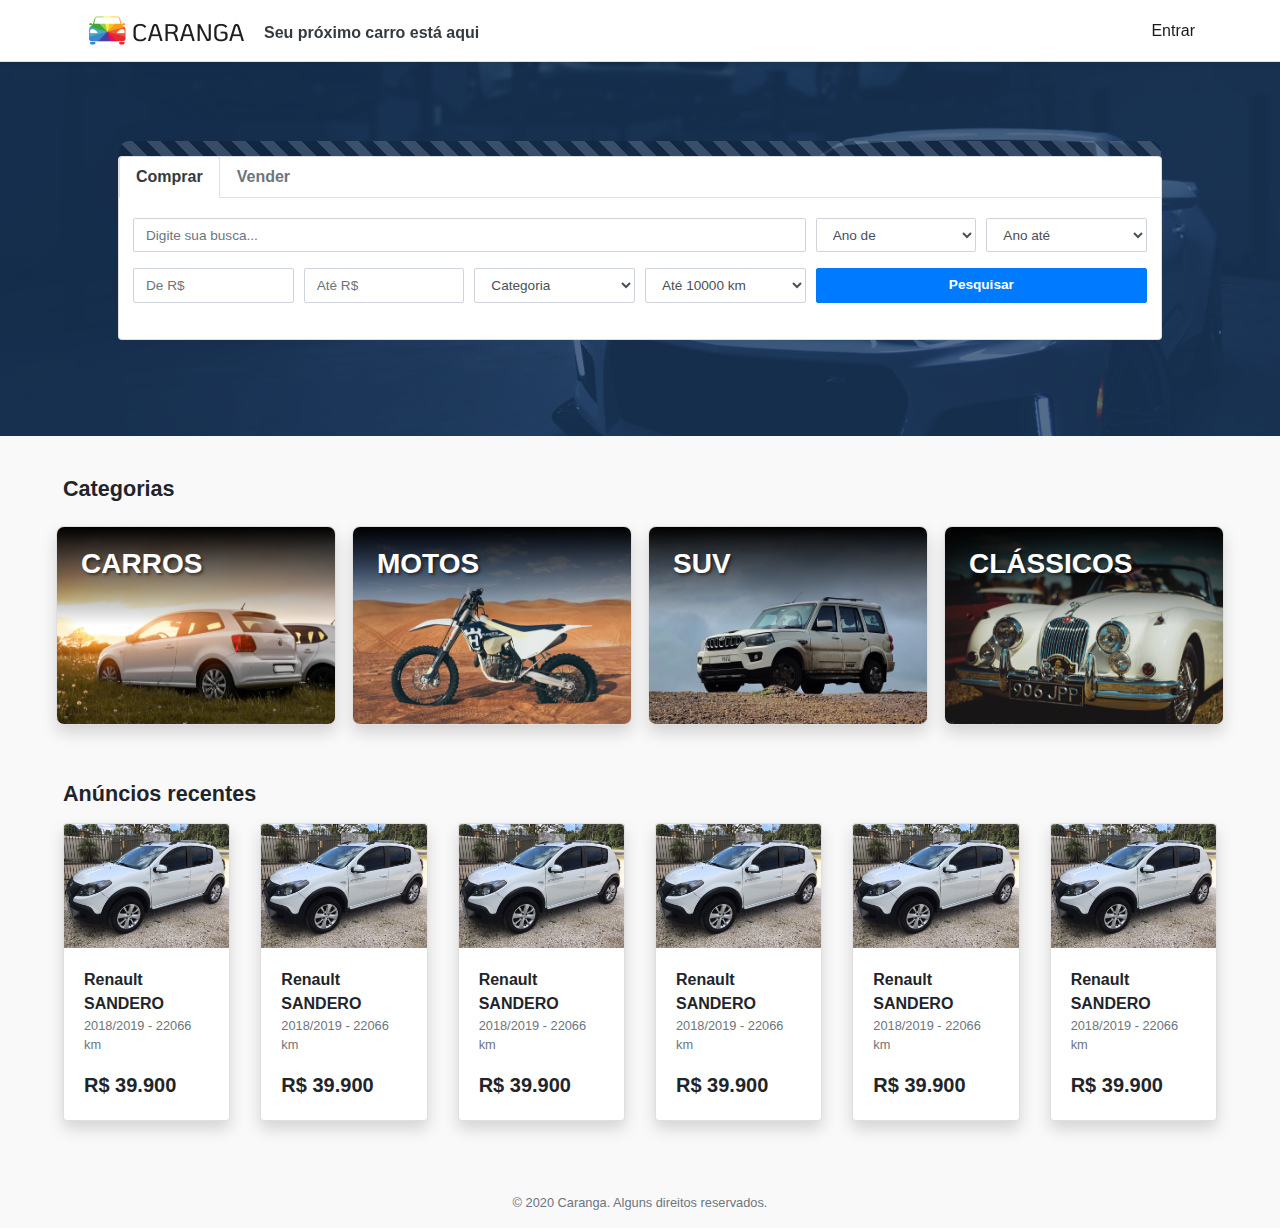
==== commit cb6fca54: "Ajusta alguns detalhes visuais" ====
--- a/html/index.html
+++ b/html/index.html
@@ -24,7 +24,7 @@
 
   <body class="d-flex flex-column h-100">
     <header id="header">
-      <nav class="navbar navbar-light bg-white fixed-top shadow-sm">
+      <nav class="navbar navbar-light bg-white fixed-top shadow-sm border-bottom">
         <div class="container">
           <a class="navbar-brand" href="." title="Voltar ao início">
             <img src="images/logo-caranga.png" alt="Caranga" />
@@ -259,7 +259,7 @@
     </main>
 
     <footer class="mt-auto pb-3 pt-5">
-      <div class="container text-center text-secondary">© 2020 Caranga. Alguns direitos reservados.</div>
+      <div class="container text-center text-secondary small">© 2020 Caranga. Alguns direitos reservados.</div>
     </footer>
   </body>
 </html>
--- a/html/style.css
+++ b/html/style.css
@@ -1,8 +1,11 @@
 :root {
   --navbar-height: 60px;
   --sidebar-width: 250px;
-  --dark-gray: #333;
   --light-gray: #666;
+}
+
+body {
+  background-color: #f9f9f9;
 }
 
 h1 {
@@ -11,7 +14,7 @@
 }
 
 h2 {
-  color: var(--dark-gray);
+  /* color: black; */
   font-size: 1.35rem;
   font-weight: bold;
 }
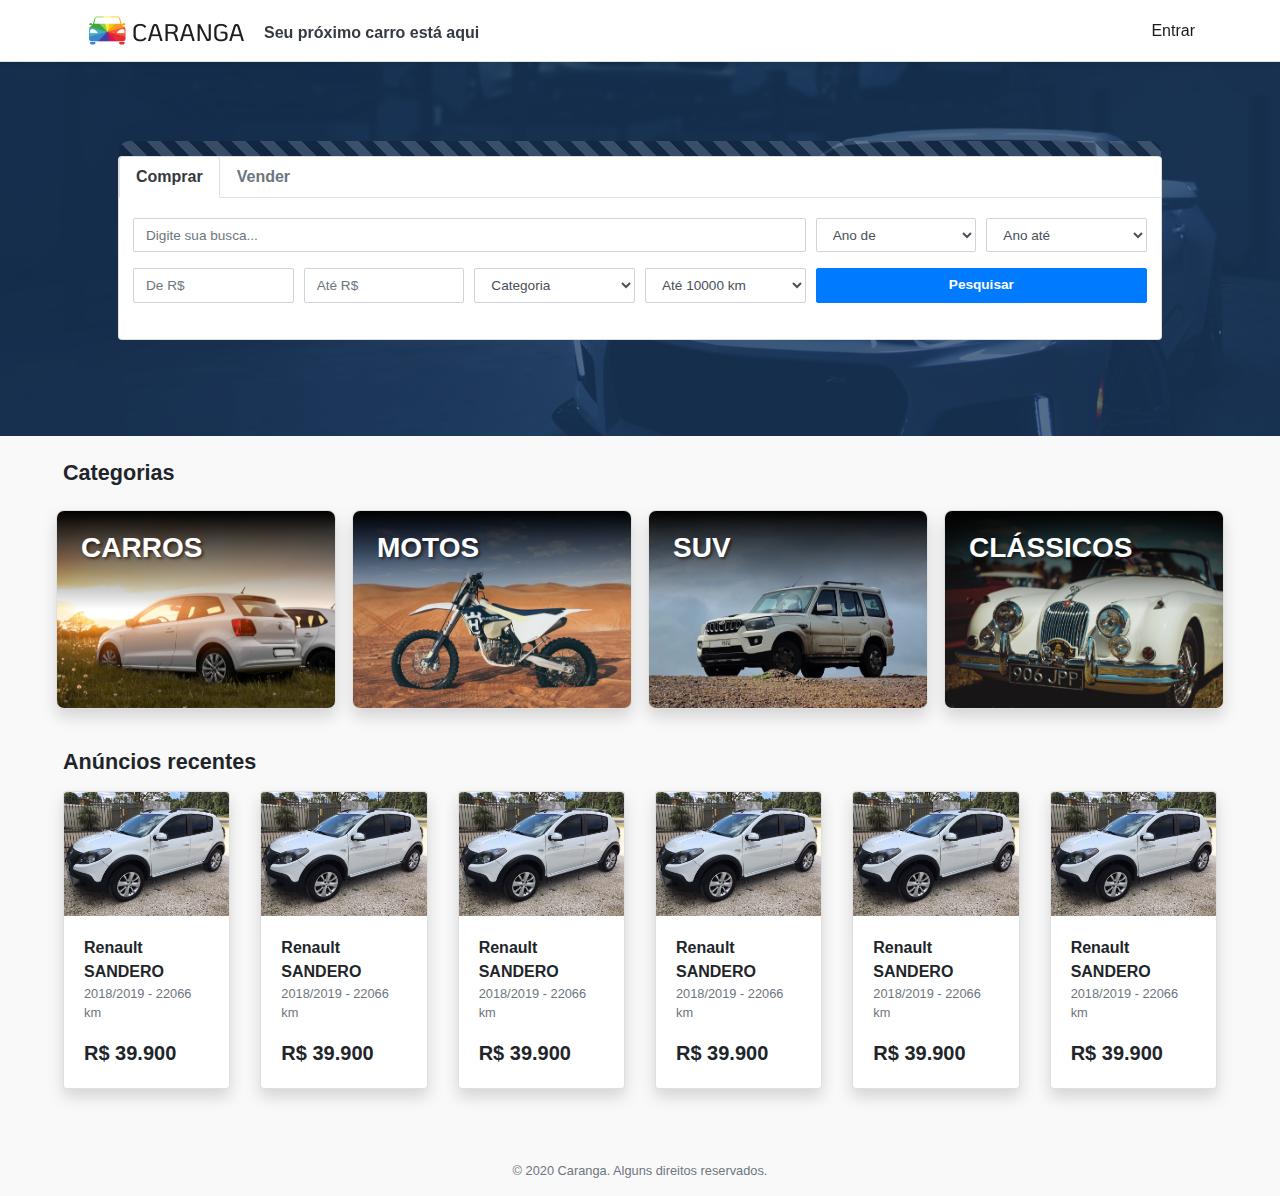
==== commit dba67b59: "Corrige quebra de layout no iOS" ====
--- a/html/index.html
+++ b/html/index.html
@@ -22,7 +22,7 @@
     <link rel="shortcut icon" href="favicon.png" type="image/png" />
   </head>
 
-  <body class="d-flex flex-column h-100">
+  <body class="h-100">
     <header id="header">
       <nav class="navbar navbar-light bg-white fixed-top shadow-sm border-bottom">
         <div class="container">
--- a/html/style.css
+++ b/html/style.css
@@ -14,9 +14,12 @@
 }
 
 h2 {
-  /* color: black; */
   font-size: 1.35rem;
   font-weight: bold;
+}
+
+h3 {
+  font-size: 1.2rem;
 }
 
 .form-control,
@@ -48,7 +51,7 @@
 #header .busca input {
   border-top-right-radius: 0;
   border-bottom-right-radius: 0;
-  width: 350px;
+  width: 300px;
 }
 
 #header .busca button {
@@ -125,6 +128,19 @@
   transition: margin-left 0.5s;
 }
 
+#sidebar .sidebar-menu a {
+  text-decoration: none;
+}
+
+#sidebar .sidebar-menu a:hover {
+  background-color: #f9f9f9;
+}
+
+#sidebar .sidebar-menu a.active {
+  color: #000 !important;
+  background-color: #f3f3f3;
+}
+
 #fotos {
   max-height: 390px;
   overflow: hidden;
@@ -188,6 +204,30 @@
   border-top-right-radius: 0;
 }
 
+#login .btn-social-login {
+  font-size: 0.85rem;
+  height: 40px;
+  background-size: 24px;
+  background-position: 8px center;
+  background-repeat: no-repeat;
+}
+
+#login .btn-google {
+  color: #454545;
+  border-color: #ddd;
+  background-image: url(images/icone-google.svg);
+}
+
+#login .btn-facebook {
+  color: #fff;
+  background-color: #3a559f;
+  background-image: url(images/icone-facebook.svg);
+}
+
+#login .btn-facebook:hover {
+  background-color: #2c417a;
+}
+
 @media screen and (min-width: 576px) {
   #fotos img {
     width: calc(100vw / 2);
@@ -219,10 +259,37 @@
   #chat .mensagens {
     font-size: 0.85rem;
   }
+
+  #login {
+    max-width: 320px;
+  }
+
+  #meus-anuncios img {
+    max-width: 240px;
+    max-height: 160px;
+    object-fit: cover;
+  }
+
+  #meus-anuncios .card {
+    overflow: hidden;
+  }
+
+  #meus-anuncios .list-inline a {
+    font-size: 0.85rem;
+  }
+
+  #meus-anuncios .btn-excluir:hover {
+    background-color: #dc3545;
+    border-color: #dc3545;
+  }
 }
 
 @media screen and (min-width: 1024px) {
   .categoria a {
     font-size: 1.75rem;
   }
-}
+
+  #login .btn-social-login {
+    background-size: 30px;
+  }
+}
